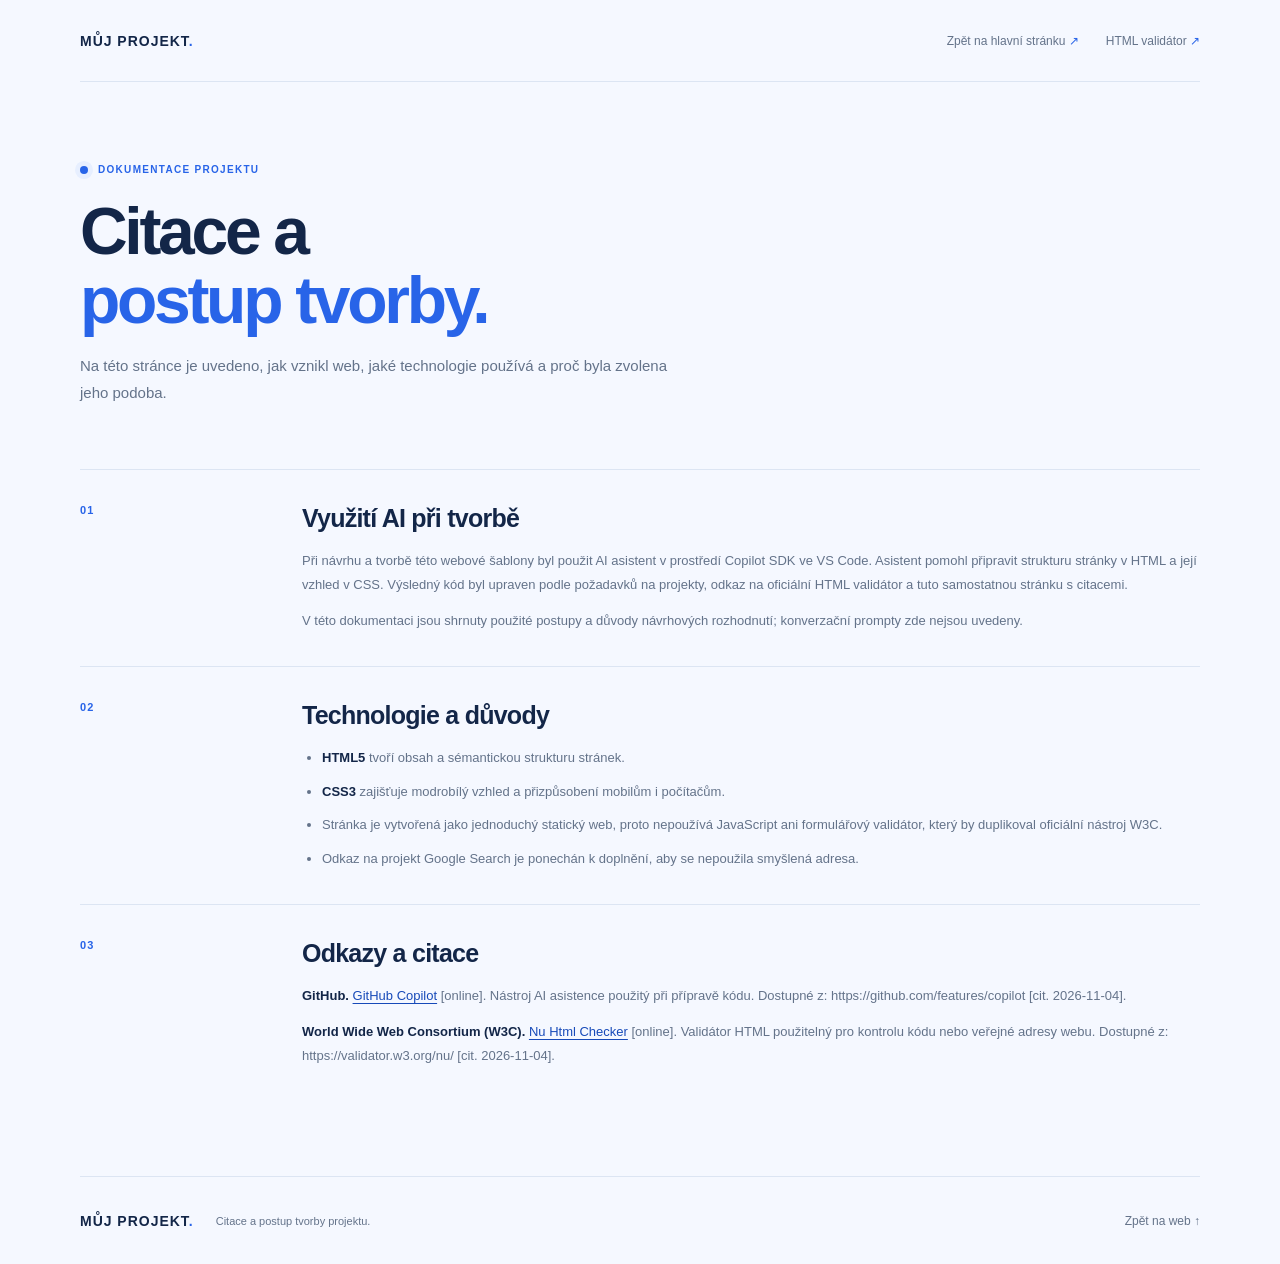
==== citace.html @ 81288dd5 "COMMIT GOGLE SEARCH" ====
<!doctype html>
<html lang="cs">
<head>
  <meta charset="utf-8">
  <meta name="viewport" content="width=device-width, initial-scale=1">
  <meta name="theme-color" content="#f5f8ff">
  <meta name="description" content="Citace a popis postupu tvorby webového projektu.">
  <title>Citace a postup tvorby — Můj projekt</title>
  <link rel="stylesheet" href="style.css">
</head>
<body>
  <header class="site-header">
    <a class="wordmark" href="index.html" aria-label="Můj projekt – úvod">MŮJ PROJEKT<span>.</span></a>
    <nav class="main-nav" aria-label="Hlavní navigace">
      <a href="index.html">Zpět na hlavní stránku <span aria-hidden="true">↗</span></a>
      <a href="https://validator.w3.org/nu/" target="_blank" rel="noopener noreferrer">HTML validátor <span aria-hidden="true">↗</span></a>
    </nav>
  </header>

  <main>
    <section class="citation-hero section-wrap" aria-labelledby="citation-title">
      <p class="eyebrow"><span class="status-dot" aria-hidden="true"></span> DOKUMENTACE PROJEKTU</p>
      <h1 id="citation-title">Citace a<br><span>postup tvorby.</span></h1>
      <p>Na této stránce je uvedeno, jak vznikl web, jaké technologie používá a proč byla zvolena jeho podoba.</p>
    </section>

    <section class="citation-content section-wrap" aria-label="Informace o tvorbě webu">
      <article class="citation-block">
        <span class="citation-number">01</span>
        <div>
          <h2>Využití AI při tvorbě</h2>
          <p>Při návrhu a tvorbě této webové šablony byl použit AI asistent v prostředí Copilot SDK ve VS Code. Asistent pomohl připravit strukturu stránky v HTML a její vzhled v CSS. Výsledný kód byl upraven podle požadavků na projekty, odkaz na oficiální HTML validátor a tuto samostatnou stránku s citacemi.</p>
          <p>V této dokumentaci jsou shrnuty použité postupy a důvody návrhových rozhodnutí; konverzační prompty zde nejsou uvedeny.</p>
        </div>
      </article>

      <article class="citation-block">
        <span class="citation-number">02</span>
        <div>
          <h2>Technologie a důvody</h2>
          <ul>
            <li><strong>HTML5</strong> tvoří obsah a sémantickou strukturu stránek.</li>
            <li><strong>CSS3</strong> zajišťuje modrobílý vzhled a přizpůsobení mobilům i počítačům.</li>
            <li>Stránka je vytvořená jako jednoduchý statický web, proto nepoužívá JavaScript ani formulářový validátor, který by duplikoval oficiální nástroj W3C.</li>
            <li>Odkaz na projekt Google Search je ponechán k doplnění, aby se nepoužila smyšlená adresa.</li>
          </ul>
        </div>
      </article>

      <article class="citation-block">
        <span class="citation-number">03</span>
        <div>
          <h2>Odkazy a citace</h2>
          <p><strong>GitHub.</strong> <a href="https://github.com/features/copilot" target="_blank" rel="noopener noreferrer">GitHub Copilot</a> [online]. Nástroj AI asistence použitý při přípravě kódu. Dostupné z: https://github.com/features/copilot [cit. 2026-11-04].</p>
          <p><strong>World Wide Web Consortium (W3C).</strong> <a href="https://validator.w3.org/nu/" target="_blank" rel="noopener noreferrer">Nu Html Checker</a> [online]. Validátor HTML použitelný pro kontrolu kódu nebo veřejné adresy webu. Dostupné z: https://validator.w3.org/nu/ [cit. 2026-11-04].</p>
        </div>
      </article>
    </section>
  </main>

  <footer class="site-footer section-wrap">
    <a class="wordmark" href="index.html">MŮJ PROJEKT<span>.</span></a>
    <p>Citace a postup tvorby projektu.</p>
    <a class="back-top" href="index.html">Zpět na web ↑</a>
  </footer>
</body>
</html>
---- style.css ----
:root {
  color-scheme: light;
  --ink: #132648;
  --blue: #2864e8;
  --blue-dark: #174ab9;
  --blue-soft: #e7efff;
  --muted: #64738a;
  --paper: #f5f8ff;
  --white: #fff;
  --line: #dce5f3;
  --display: "Segoe UI", Arial, sans-serif;
  --body: "Segoe UI", Arial, sans-serif;
}

* { box-sizing: border-box; }

html { scroll-behavior: smooth; scroll-padding-top: 90px; }

body {
  min-width: 320px;
  margin: 0;
  background: var(--paper);
  color: var(--ink);
  font-family: var(--body);
  font-size: 15px;
  -webkit-font-smoothing: antialiased;
}

a { color: inherit; text-decoration: none; }

.section-wrap, .site-header {
  width: min(1120px, calc(100% - 80px));
  margin-inline: auto;
}

.site-header {
  min-height: 82px;
  display: flex;
  align-items: center;
  justify-content: space-between;
  gap: 28px;
  border-bottom: 1px solid var(--line);
}

.wordmark { font: 800 14px/1 var(--display); letter-spacing: .07em; white-space: nowrap; }
.wordmark span, .projects-heading h2 span { color: var(--blue); }

.main-nav { display: flex; align-items: center; gap: 27px; }
.main-nav a, .back-top, .footer-citation { color: var(--muted); font-size: 12px; transition: color 180ms ease; }
.main-nav a:hover, .back-top:hover, .footer-citation:hover { color: var(--blue); }
.main-nav a span { color: var(--blue); }
.nav-citation { padding: 11px 15px; border: 1px solid var(--line); background: var(--white); }

.hero {
  min-height: 555px;
  position: relative;
  display: grid;
  grid-template-columns: 1fr .9fr;
  align-items: center;
  gap: 55px;
  padding-block: 75px 108px;
}

.hero-copy { position: relative; z-index: 1; }
.eyebrow { display: flex; align-items: center; gap: 10px; color: var(--blue); font-size: 10px; font-weight: 700; letter-spacing: .13em; }
.status-dot { width: 8px; height: 8px; border-radius: 50%; background: var(--blue); box-shadow: 0 0 0 5px var(--blue-soft); }
h1, h2, h3, p { margin-top: 0; }
h1, h2, h3 { font-family: var(--display); }

.hero h1 {
  margin-block: 25px 20px;
  font-size: clamp(45px, 6.4vw, 75px);
  line-height: 1.04;
  letter-spacing: -.05em;
}

.hero h1 span { color: var(--blue); }
.hero-intro { max-width: 425px; margin-bottom: 30px; color: var(--muted); font-size: 15px; line-height: 1.8; }

.button {
  display: inline-flex;
  min-height: 49px;
  align-items: center;
  gap: 24px;
  padding-inline: 19px;
  background: var(--blue);
  color: var(--white);
  font-size: 12px;
  font-weight: 700;
  transition: background 180ms ease, transform 180ms ease;
}

.button:hover { background: var(--blue-dark); transform: translateY(-2px); }
.button span { font-size: 17px; }

.hero-art {
  min-height: 340px;
  position: relative;
  display: grid;
  place-items: center;
}

.art-orbit { position: absolute; border: 1px solid #c8d8fa; border-radius: 50%; }
.orbit-large { width: 310px; aspect-ratio: 1; }
.orbit-small { width: 245px; aspect-ratio: 1; border-color: #d9e4f8; }

.art-window {
  width: min(100%, 340px);
  position: relative;
  z-index: 1;
  overflow: hidden;
  border: 1px solid #d6e1f3;
  background: var(--white);
  box-shadow: 0 30px 70px rgba(34, 73, 143, .14);
  transform: rotate(2deg);
}

.window-bar { height: 43px; display: flex; align-items: center; gap: 6px; padding-inline: 14px; border-bottom: 1px solid var(--line); }
.window-bar i { width: 7px; height: 7px; border-radius: 50%; background: #d4dfef; }
.window-bar span { margin-left: auto; color: #8c9ab0; font-size: 9px; }
.window-content { min-height: 214px; display: flex; flex-direction: column; align-items: flex-start; justify-content: center; padding: 32px 38px; }
.window-kicker { color: var(--muted); font-size: 9px; font-weight: 700; letter-spacing: .12em; }
.window-content strong { margin-block: 14px; color: var(--blue); font: 700 53px/1 var(--display); letter-spacing: -.1em; }
.window-line { width: 78%; height: 6px; background: #e9eff9; }
.window-line.short { width: 48%; margin-top: 8px; }
.window-button { width: 78px; height: 24px; margin-top: 19px; background: var(--blue); }
.art-plus { position: absolute; color: var(--blue); font: 30px/1 var(--display); }
.plus-one { top: 23px; right: 6%; }
.plus-two { bottom: 30px; left: 3%; font-size: 21px; }

.scroll-cue { position: absolute; bottom: 34px; left: 0; display: flex; align-items: center; gap: 10px; color: var(--muted); font-size: 11px; }
.scroll-cue span { color: var(--blue); }

.content-section { display: grid; grid-template-columns: 180px minmax(0, 1fr); gap: 42px; padding-block: 78px; border-top: 1px solid var(--line); scroll-margin-top: 25px; }
.section-label { color: var(--muted); font-size: 10px; font-weight: 700; letter-spacing: .09em; }
.section-label span { color: var(--blue); }
.section-content h2, .projects-heading h2 { margin: 0; font-size: clamp(32px, 4vw, 45px); letter-spacing: -.045em; line-height: 1.12; }
.about-content { display: grid; grid-template-columns: .9fr 1fr; align-items: end; gap: 50px; }
.about-content > p { max-width: 400px; margin: 0; color: var(--muted); line-height: 1.8; }

.projects-section { padding-block: 78px 84px; border-top: 1px solid var(--line); scroll-margin-top: 25px; }
.projects-heading { display: flex; align-items: end; justify-content: space-between; gap: 25px; margin-bottom: 34px; }
.projects-heading h2 { margin-top: 15px; }
.projects-heading > p { margin: 0 0 4px; color: var(--muted); font-size: 13px; }

.project-card {
  min-height: 270px;
  display: grid;
  grid-template-columns: 80px minmax(180px, .7fr) 1fr auto;
  align-items: center;
  gap: 28px;
  padding: 40px;
  border: 1px solid var(--line);
  background: var(--white);
  box-shadow: 0 15px 40px rgba(33, 65, 117, .045);
}

.project-number { align-self: start; color: var(--muted); font-size: 9px; font-weight: 700; letter-spacing: .1em; white-space: nowrap; }
.project-symbol { width: 68px; height: 68px; display: grid; place-items: center; background: var(--blue-soft); color: var(--blue); font: 700 34px/1 var(--display); }
.project-symbol span { margin-left: -3px; font-size: 28px; }
.project-details { max-width: 300px; }
.project-category { margin-bottom: 9px; color: var(--blue); font-size: 9px; font-weight: 700; letter-spacing: .12em; }
.project-details h3 { margin-bottom: 9px; font-size: 23px; letter-spacing: -.03em; }
.project-details > p:last-child { margin: 0; color: var(--muted); font-size: 12px; line-height: 1.7; }

.project-link-slot { display: grid; gap: 9px; padding-left: 25px; border-left: 1px solid var(--line); }
.project-link-slot span { color: var(--muted); font-size: 9px; font-weight: 700; letter-spacing: .08em; }
.project-link-slot code, .project-instructions code { color: var(--blue-dark); font: 11px/1.6 Consolas, "Courier New", monospace; }
.project-instructions { max-width: 700px; margin: 18px 0 0 auto; color: var(--muted); font-size: 11px; line-height: 1.7; }

.validator-strip { min-height: 110px; display: flex; align-items: center; justify-content: space-between; gap: 25px; margin-bottom: 80px; padding: 23px 28px; border: 1px solid #cfddf6; background: var(--blue-soft); }
.validator-strip > div { display: flex; align-items: center; gap: 16px; }
.validator-icon { width: 42px; height: 42px; display: grid; flex: 0 0 auto; place-items: center; background: var(--white); color: var(--blue); font: 700 14px/1 Consolas, monospace; }
.validator-strip strong { font-size: 13px; }
.validator-strip p { margin: 5px 0 0; color: var(--muted); font-size: 11px; line-height: 1.6; }
.validator-link { display: inline-flex; flex: 0 0 auto; align-items: center; gap: 12px; padding: 13px 15px; background: var(--blue); color: var(--white); font-size: 11px; font-weight: 700; }
.validator-link:hover { background: var(--blue-dark); }

.site-footer { min-height: 88px; display: flex; align-items: center; justify-content: space-between; gap: 22px; border-top: 1px solid var(--line); }
.site-footer p { margin: 0 auto 0 0; color: var(--muted); font-size: 11px; }
.footer-citation span { color: var(--blue); }

.citation-hero { padding-block: 82px 63px; }
.citation-hero h1 { margin-block: 22px 18px; font-size: clamp(43px, 6vw, 66px); line-height: 1.04; letter-spacing: -.05em; }
.citation-hero h1 span { color: var(--blue); }
.citation-hero > p:last-child { max-width: 600px; margin: 0; color: var(--muted); line-height: 1.8; }
.citation-content { padding-bottom: 75px; }
.citation-block { display: grid; grid-template-columns: 180px minmax(0, 1fr); gap: 42px; padding-block: 34px; border-top: 1px solid var(--line); }
.citation-number { color: var(--blue); font-size: 11px; font-weight: 700; letter-spacing: .1em; }
.citation-block h2 { margin: 0 0 16px; font-size: 25px; letter-spacing: -.03em; }
.citation-block p, .citation-block li { color: var(--muted); font-size: 13px; line-height: 1.8; }
.citation-block p:last-child { margin-bottom: 0; }
.citation-block ul { display: grid; gap: 10px; margin: 0; padding-left: 20px; }
.citation-block strong { color: var(--ink); }
.citation-block a { color: var(--blue-dark); text-decoration: underline; text-underline-offset: 3px; }

a:focus-visible { outline: 3px solid #86aaff; outline-offset: 3px; }

@media (max-width: 850px) {
  .section-wrap, .site-header { width: min(100% - 48px, 680px); }
  .site-header { min-height: 76px; }
  .main-nav { gap: 16px; }
  .main-nav a { font-size: 11px; }
  .hero { min-height: 490px; gap: 25px; }
  .hero-art { min-height: 290px; }
  .orbit-large { width: 250px; }
  .orbit-small { width: 200px; }
  .project-card { grid-template-columns: 60px minmax(150px, .8fr) 1fr; gap: 20px; padding: 30px; }
  .project-link-slot { grid-column: 2 / -1; margin-left: 80px; padding: 13px 0 0; border-top: 1px solid var(--line); border-left: 0; }
}

@media (max-width: 600px) {
  .section-wrap, .site-header { width: calc(100% - 40px); }
  .site-header { align-items: flex-start; flex-direction: column; justify-content: center; gap: 17px; padding-block: 17px; }
  .main-nav { width: 100%; flex-wrap: wrap; justify-content: space-between; gap: 11px; }
  .main-nav a { font-size: 10px; }
  .nav-citation { padding: 8px; }
  .hero { min-height: 0; grid-template-columns: 1fr; gap: 32px; padding-block: 59px 90px; }
  .hero h1 { font-size: clamp(43px, 12vw, 62px); }
  .hero-art { min-height: 260px; }
  .art-window { width: min(85%, 330px); }
  .window-content { min-height: 180px; }
  .scroll-cue { bottom: 30px; }
  .content-section { grid-template-columns: 1fr; gap: 20px; padding-block: 54px; }
  .about-content { grid-template-columns: 1fr; gap: 18px; }
  .citation-hero { padding-block: 60px 42px; }
  .citation-block { grid-template-columns: 1fr; gap: 13px; padding-block: 26px; }
  .projects-section { padding-block: 55px 58px; }
  .projects-heading { align-items: flex-start; flex-direction: column; gap: 12px; }
  .project-card { grid-template-columns: 48px 1fr; gap: 17px; padding: 23px; }
  .project-number { grid-column: 1 / -1; }
  .project-symbol { width: 48px; height: 48px; font-size: 27px; }
  .project-details h3 { font-size: 20px; }
  .project-link-slot { grid-column: 1 / -1; margin: 0; }
  .project-instructions { margin-left: 0; }
  .validator-strip { align-items: flex-start; flex-direction: column; margin-bottom: 55px; padding: 20px; }
  .validator-link { align-self: stretch; justify-content: center; }
  .site-footer { flex-wrap: wrap; justify-content: space-between; padding-block: 22px; }
  .site-footer p { width: 100%; order: 2; }
  .footer-citation { order: 3; }
  .back-top { order: 4; }
}

@media (prefers-reduced-motion: reduce) {
  *, *::before, *::after { scroll-behavior: auto !important; transition-duration: .01ms !important; }
}
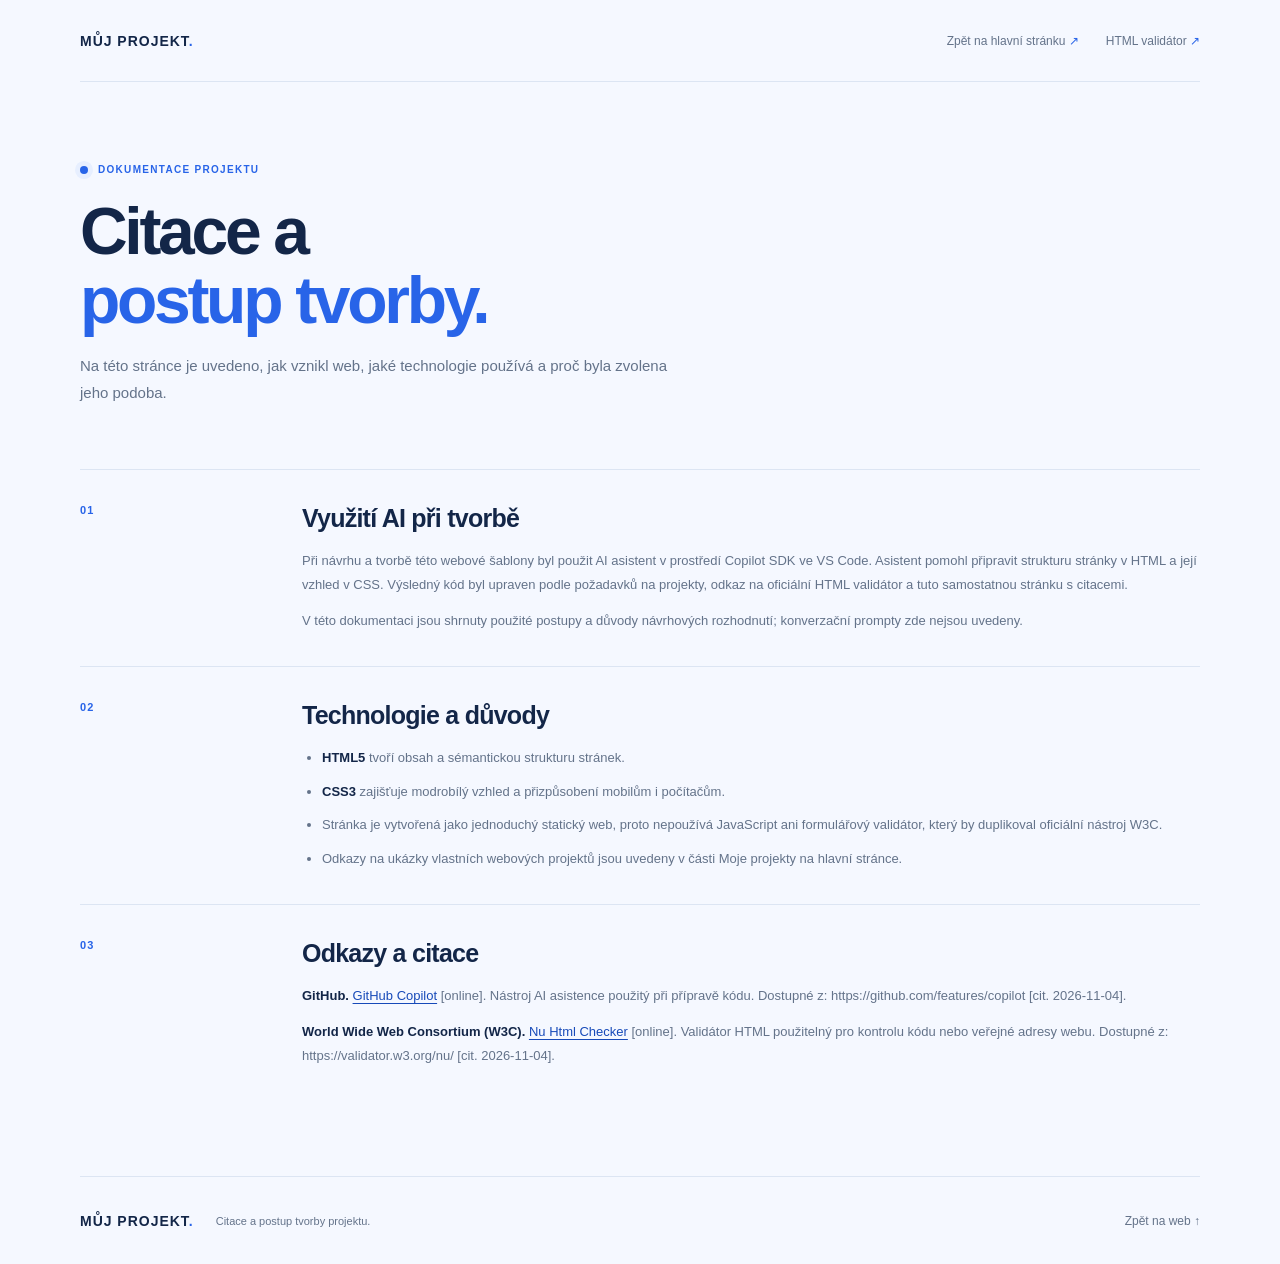
==== commit b2e9b2ce: "commitaddegyptinportfolio" ====
--- a/citace.html
+++ b/citace.html
@@ -42,7 +42,7 @@
             <li><strong>HTML5</strong> tvoří obsah a sémantickou strukturu stránek.</li>
             <li><strong>CSS3</strong> zajišťuje modrobílý vzhled a přizpůsobení mobilům i počítačům.</li>
             <li>Stránka je vytvořená jako jednoduchý statický web, proto nepoužívá JavaScript ani formulářový validátor, který by duplikoval oficiální nástroj W3C.</li>
-            <li>Odkaz na projekt Google Search je ponechán k doplnění, aby se nepoužila smyšlená adresa.</li>
+            <li>Odkazy na ukázky vlastních webových projektů jsou uvedeny v části Moje projekty na hlavní stránce.</li>
           </ul>
         </div>
       </article>
